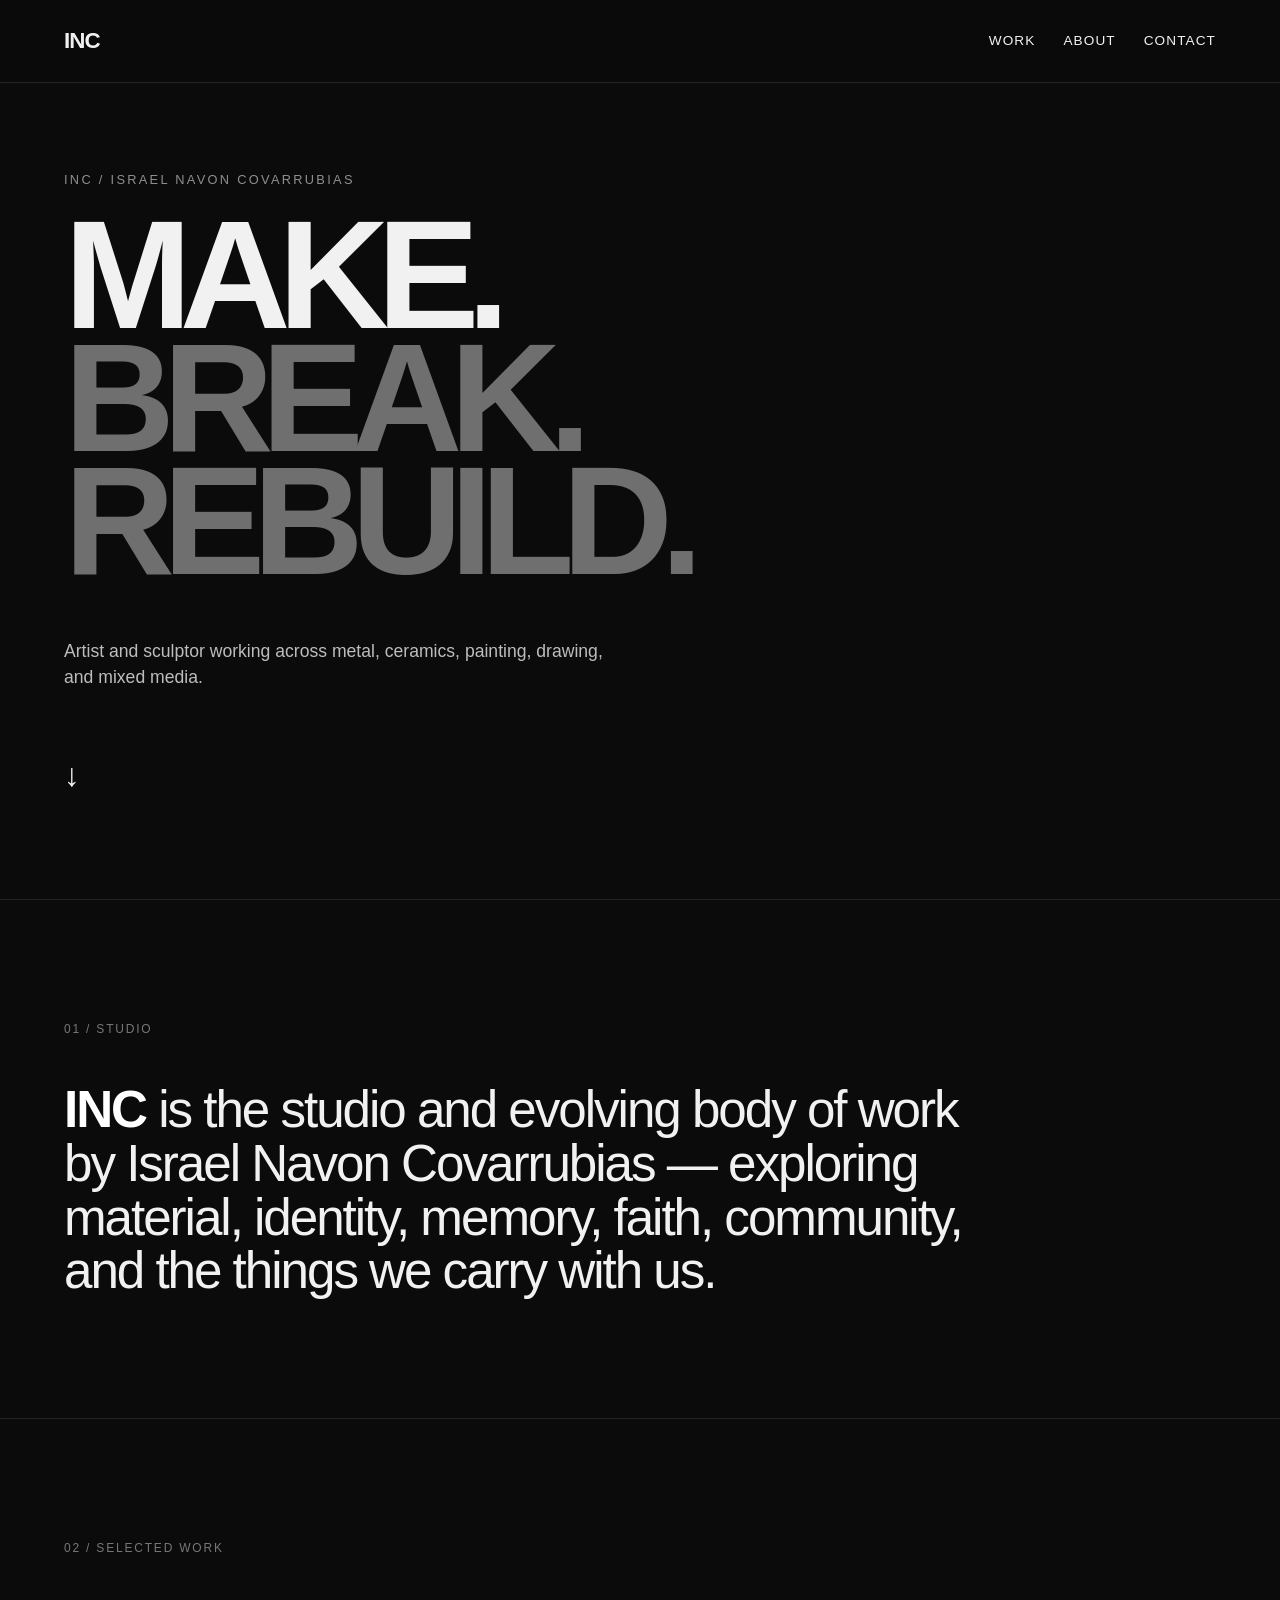
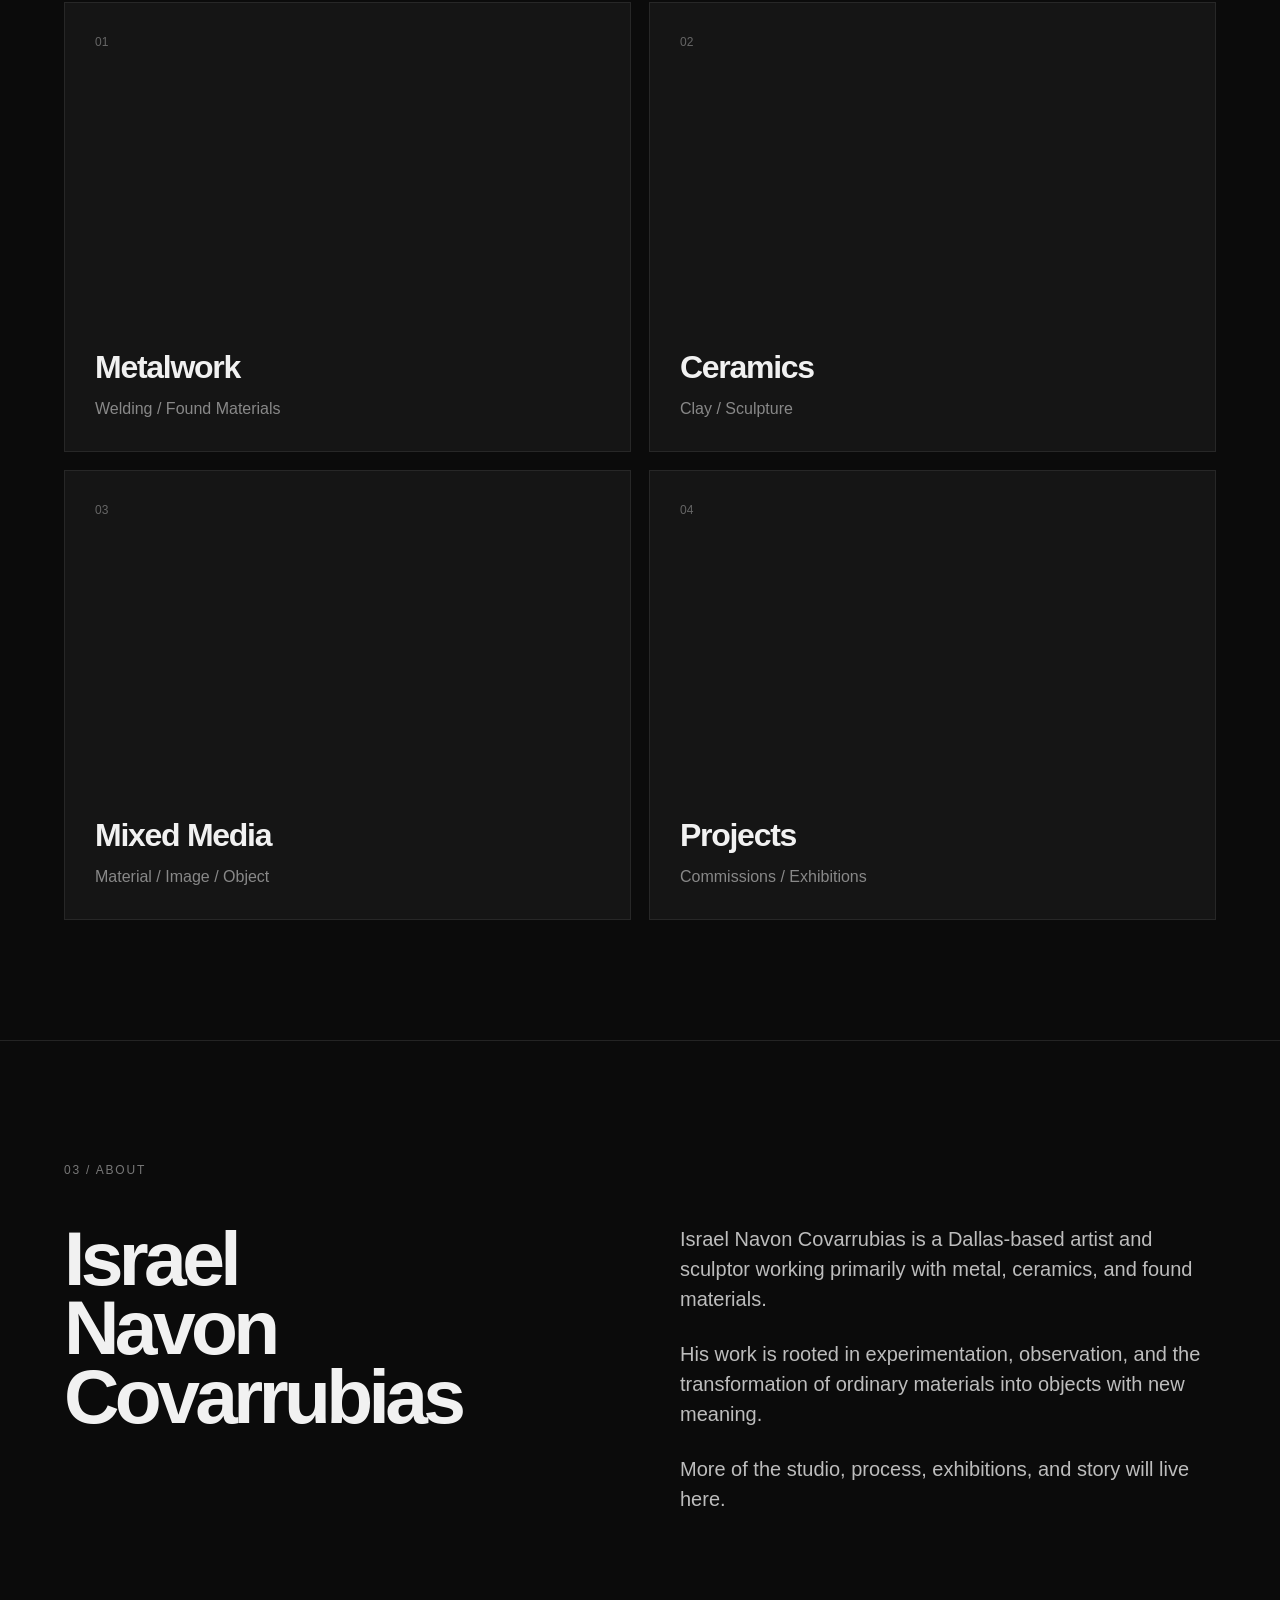
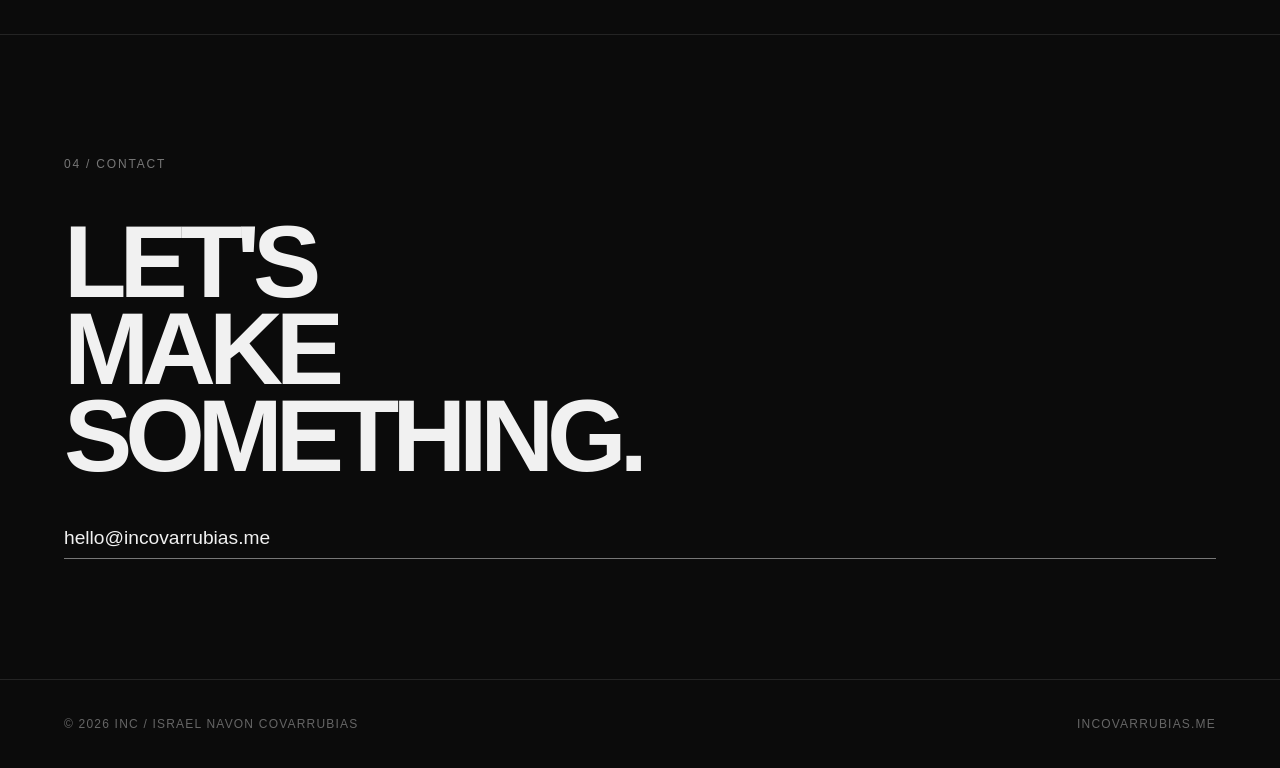
==== index.html @ a08439a7 "Add initial HTML structure for artist portfolio This file contains the complete HTML structure for t" ====
<!DOCTYPE html>
<html lang="en">
<head>
    <meta charset="UTF-8">
    <meta name="viewport" content="width=device-width, initial-scale=1.0">

    <title>INC — Israel Navon Covarrubias</title>

    <meta name="description" content="INC — the official studio of artist Israel Navon Covarrubias. Sculpture, metalwork, ceramics, painting, and mixed media.">

    <style>
        * {
            box-sizing: border-box;
            margin: 0;
            padding: 0;
        }

        html {
            scroll-behavior: smooth;
        }

        body {
            background: #0b0b0b;
            color: #f1f1f1;
            font-family: Arial, Helvetica, sans-serif;
            line-height: 1.5;
        }

        a {
            color: inherit;
            text-decoration: none;
        }

        /* NAVIGATION */

        nav {
            position: fixed;
            top: 0;
            width: 100%;
            z-index: 100;
            padding: 24px 5vw;
            display: flex;
            justify-content: space-between;
            align-items: center;
            background: rgba(11, 11, 11, 0.88);
            backdrop-filter: blur(12px);
            border-bottom: 1px solid #242424;
        }

        .logo {
            font-size: 1.4rem;
            font-weight: 800;
            letter-spacing: -0.04em;
        }

        .nav-links {
            display: flex;
            gap: 28px;
            list-style: none;
            font-size: 0.85rem;
            text-transform: uppercase;
            letter-spacing: 0.08em;
        }

        .nav-links a:hover {
            opacity: 0.55;
        }

        /* HERO */

        .hero {
            min-height: 100vh;
            padding: 150px 5vw 80px;
            display: flex;
            flex-direction: column;
            justify-content: center;
            border-bottom: 1px solid #242424;
        }

        .eyebrow {
            color: #8f8f8f;
            font-size: 0.8rem;
            text-transform: uppercase;
            letter-spacing: 0.18em;
            margin-bottom: 25px;
        }

        .hero h1 {
            font-size: clamp(4rem, 12vw, 11rem);
            line-height: 0.8;
            letter-spacing: -0.08em;
            font-weight: 800;
            max-width: 1100px;
        }

        .hero h1 span {
            display: block;
            color: #6f6f6f;
        }

        .hero-description {
            max-width: 560px;
            margin-top: 55px;
            font-size: 1.1rem;
            color: #bdbdbd;
        }

        .hero-arrow {
            margin-top: 60px;
            font-size: 2rem;
        }

        /* SECTIONS */

        section {
            padding: 120px 5vw;
            border-bottom: 1px solid #242424;
        }

        .section-label {
            color: #777;
            text-transform: uppercase;
            letter-spacing: 0.15em;
            font-size: 0.75rem;
            margin-bottom: 45px;
        }

        .intro {
            max-width: 950px;
            font-size: clamp(2rem, 4vw, 4rem);
            line-height: 1.05;
            letter-spacing: -0.04em;
        }

        .intro strong {
            color: #fff;
        }

        /* WORK */

        .work-grid {
            display: grid;
            grid-template-columns: repeat(2, 1fr);
            gap: 18px;
        }

        .work-card {
            min-height: 450px;
            background: #151515;
            border: 1px solid #272727;
            padding: 30px;
            display: flex;
            flex-direction: column;
            justify-content: flex-end;
            transition: transform 0.3s ease, background 0.3s ease;
        }

        .work-card:hover {
            transform: translateY(-6px);
            background: #1b1b1b;
        }

        .work-number {
            color: #666;
            font-size: 0.75rem;
            margin-bottom: auto;
        }

        .work-card h3 {
            font-size: 2rem;
            letter-spacing: -0.04em;
        }

        .work-card p {
            color: #888;
            margin-top: 6px;
        }

        /* ABOUT */

        .about-grid {
            display: grid;
            grid-template-columns: 1fr 1fr;
            gap: 80px;
        }

        .about-text {
            font-size: 1.25rem;
            color: #bdbdbd;
        }

        .about-text p + p {
            margin-top: 25px;
        }

        .about-title {
            font-size: clamp(3rem, 6vw, 6rem);
            line-height: 0.9;
            letter-spacing: -0.06em;
        }

        /* CONTACT */

        .contact {
            min-height: 70vh;
            display: flex;
            flex-direction: column;
            justify-content: center;
        }

        .contact h2 {
            font-size: clamp(3rem, 8vw, 8rem);
            line-height: 0.85;
            letter-spacing: -0.07em;
        }

        .contact-email {
            display: inline-block;
            margin-top: 45px;
            font-size: 1.2rem;
            border-bottom: 1px solid #777;
            padding-bottom: 5px;
        }

        /* FOOTER */

        footer {
            padding: 35px 5vw;
            display: flex;
            justify-content: space-between;
            color: #666;
            font-size: 0.75rem;
            text-transform: uppercase;
            letter-spacing: 0.1em;
        }

        /* MOBILE */

        @media (max-width: 700px) {

            nav {
                padding: 20px;
            }

            .nav-links {
                gap: 12px;
                font-size: 0.65rem;
            }

            .hero,
            section {
                padding-left: 20px;
                padding-right: 20px;
            }

            .work-grid,
            .about-grid {
                grid-template-columns: 1fr;
            }

            .work-card {
                min-height: 350px;
            }

            footer {
                padding: 25px 20px;
                flex-direction: column;
                gap: 10px;
            }
        }
    </style>
</head>

<body>

    <nav>
        <a href="#" class="logo">INC</a>

        <ul class="nav-links">
            <li><a href="#work">Work</a></li>
            <li><a href="#about">About</a></li>
            <li><a href="#contact">Contact</a></li>
        </ul>
    </nav>


    <main>

        <section class="hero">

            <div class="eyebrow">
                INC / Israel Navon Covarrubias
            </div>

            <h1>
                MAKE.
                <span>BREAK.</span>
                <span>REBUILD.</span>
            </h1>

            <p class="hero-description">
                Artist and sculptor working across metal, ceramics,
                painting, drawing, and mixed media.
            </p>

            <div class="hero-arrow">
                ↓
            </div>

        </section>


        <section>

            <div class="section-label">
                01 / Studio
            </div>

            <p class="intro">
                <strong>INC</strong> is the studio and evolving body of
                work by Israel Navon Covarrubias — exploring material,
                identity, memory, faith, community, and the things we
                carry with us.
            </p>

        </section>


        <section id="work">

            <div class="section-label">
                02 / Selected Work
            </div>

            <div class="work-grid">

                <a href="#" class="work-card">
                    <div class="work-number">01</div>
                    <div>
                        <h3>Metalwork</h3>
                        <p>Welding / Found Materials</p>
                    </div>
                </a>

                <a href="#" class="work-card">
                    <div class="work-number">02</div>
                    <div>
                        <h3>Ceramics</h3>
                        <p>Clay / Sculpture</p>
                    </div>
                </a>

                <a href="#" class="work-card">
                    <div class="work-number">03</div>
                    <div>
                        <h3>Mixed Media</h3>
                        <p>Material / Image / Object</p>
                    </div>
                </a>

                <a href="#" class="work-card">
                    <div class="work-number">04</div>
                    <div>
                        <h3>Projects</h3>
                        <p>Commissions / Exhibitions</p>
                    </div>
                </a>

            </div>

        </section>


        <section id="about">

            <div class="section-label">
                03 / About
            </div>

            <div class="about-grid">

                <h2 class="about-title">
                    Israel<br>
                    Navon<br>
                    Covarrubias
                </h2>

                <div class="about-text">

                    <p>
                        Israel Navon Covarrubias is a Dallas-based
                        artist and sculptor working primarily with
                        metal, ceramics, and found materials.
                    </p>

                    <p>
                        His work is rooted in experimentation,
                        observation, and the transformation of
                        ordinary materials into objects with new
                        meaning.
                    </p>

                    <p>
                        More of the studio, process, exhibitions,
                        and story will live here.
                    </p>

                </div>

            </div>

        </section>


        <section id="contact" class="contact">

            <div class="section-label">
                04 / Contact
            </div>

            <h2>
                LET'S<br>
                MAKE<br>
                SOMETHING.
            </h2>

            <a class="contact-email" href="mailto:hello@incovarrubias.me">
                hello@incovarrubias.me
            </a>

        </section>

    </main>


    <footer>
        <span>© 2026 INC / Israel Navon Covarrubias</span>
        <span>incovarrubias.me</span>
    </footer>

</body>
</html>
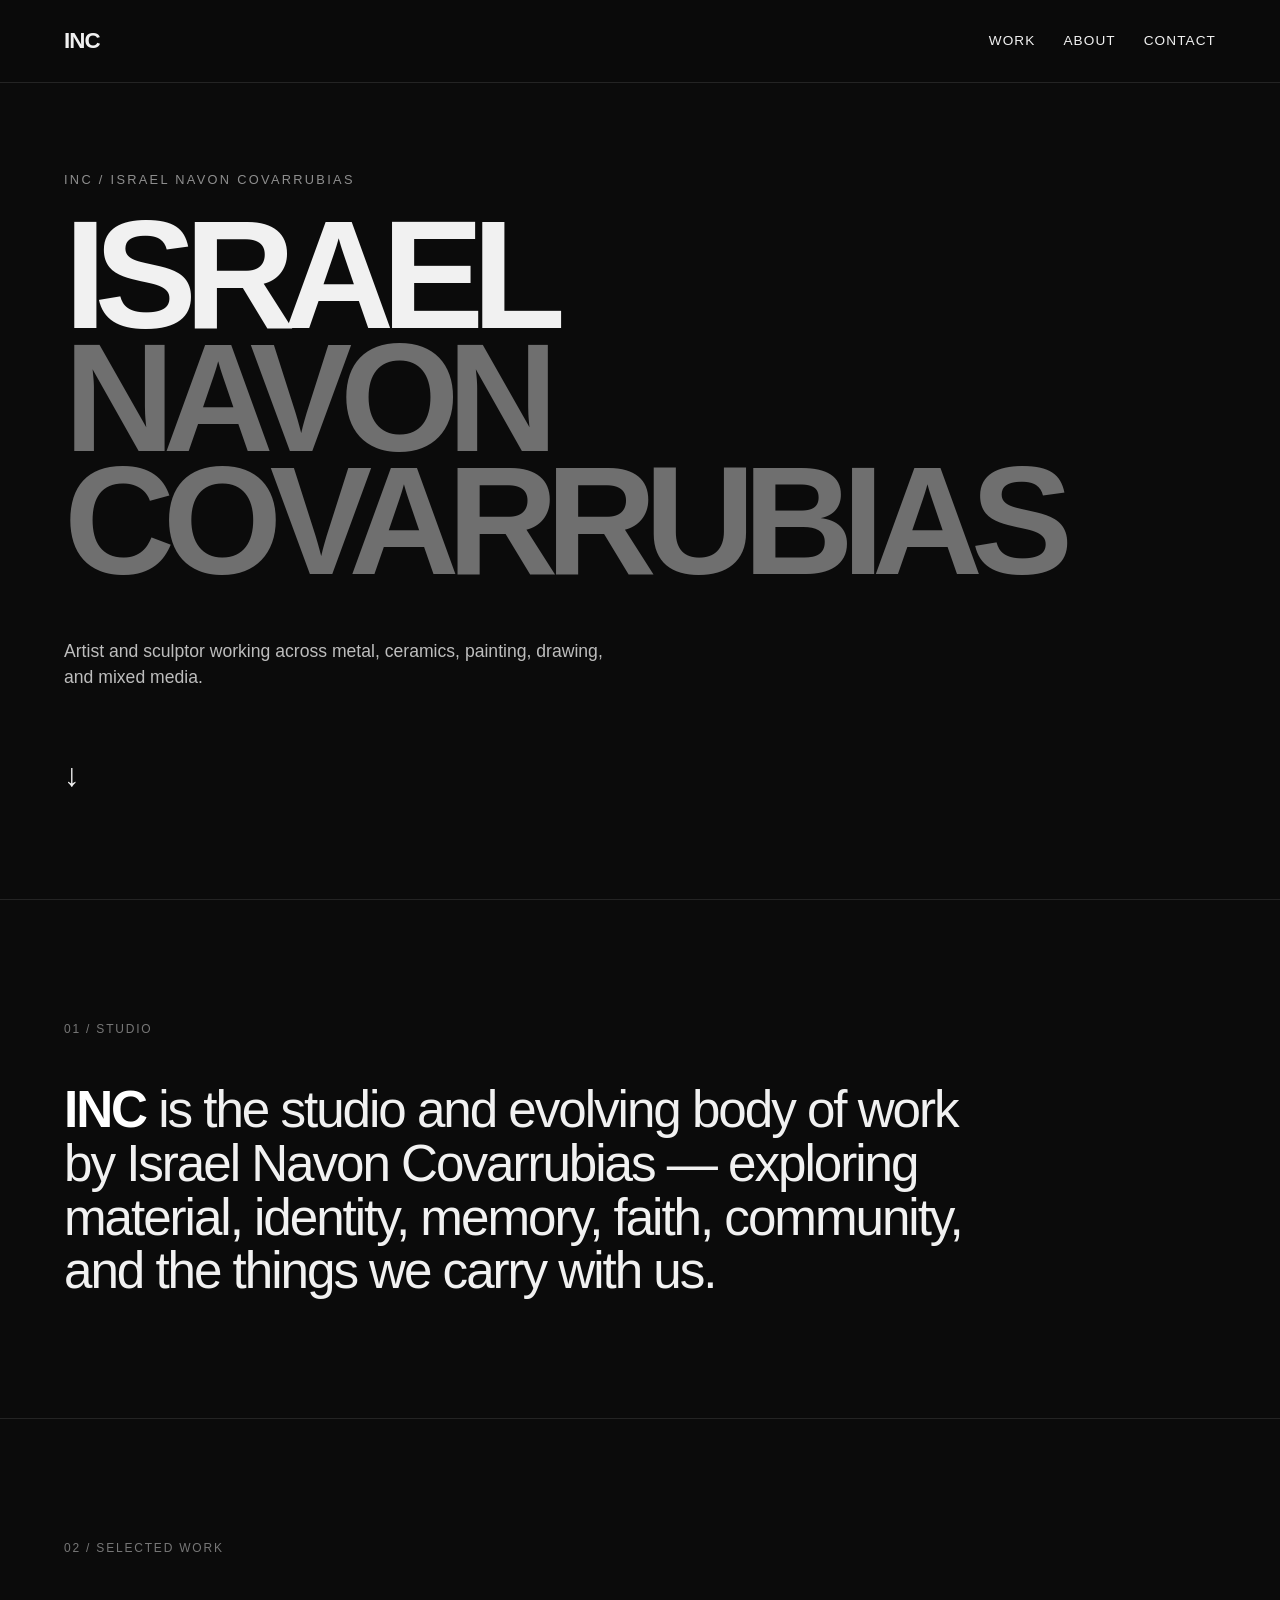
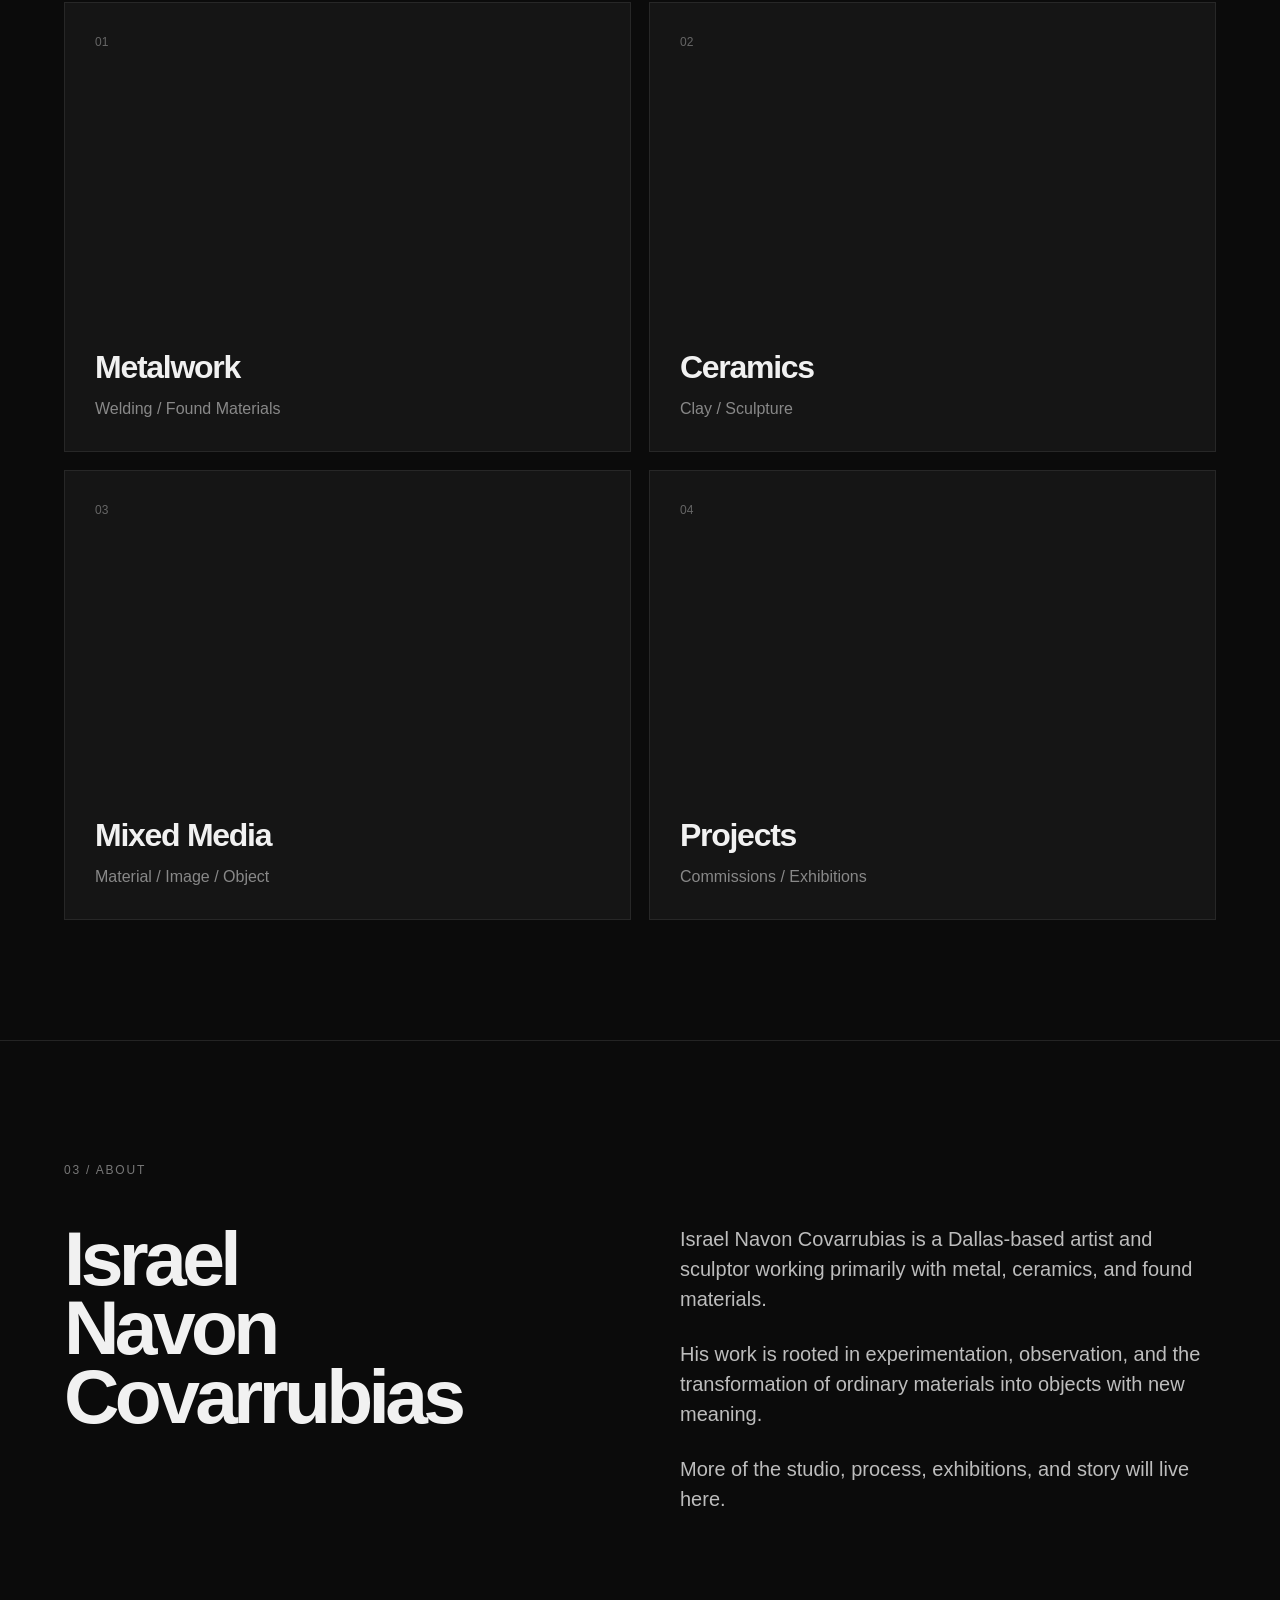
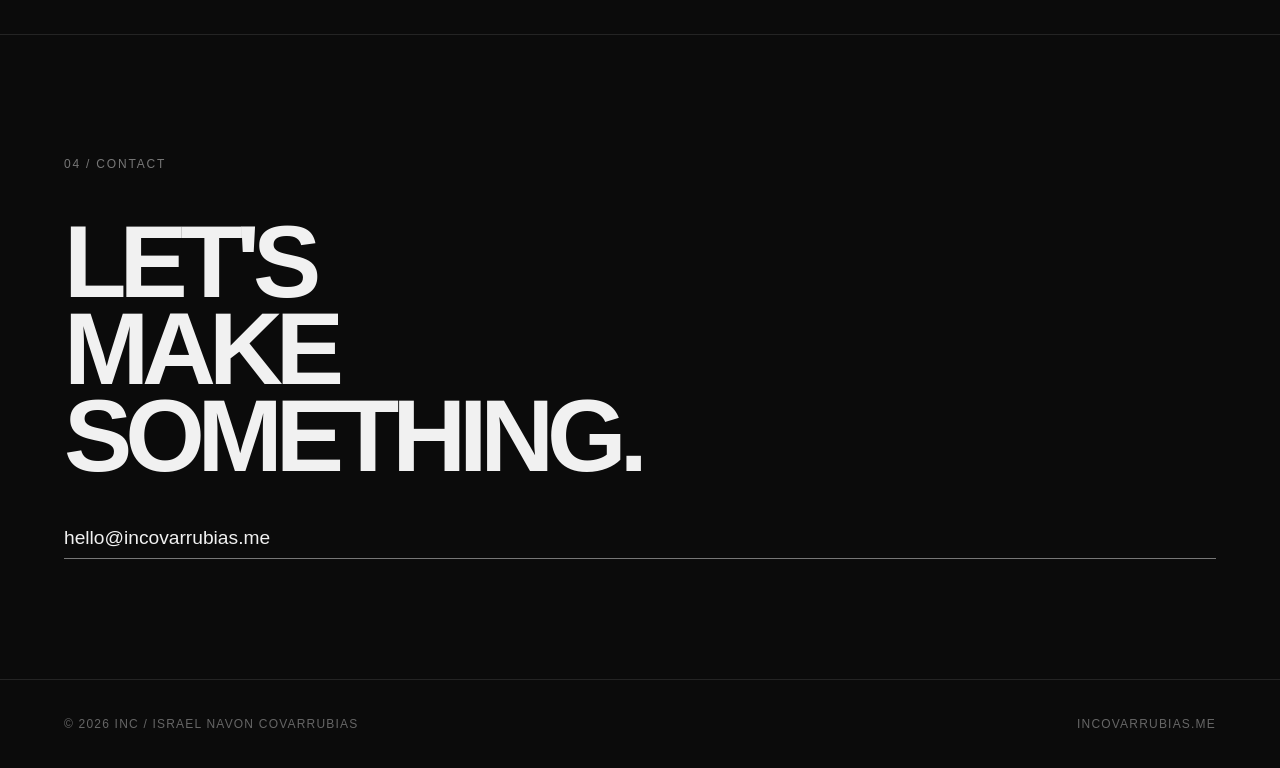
==== commit c2bea522: "Update header to reflect new name format" ====
--- a/index.html
+++ b/index.html
@@ -292,12 +292,11 @@
                 INC / Israel Navon Covarrubias
             </div>
 
-            <h1>
-                MAKE.
-                <span>BREAK.</span>
-                <span>REBUILD.</span>
-            </h1>
-
+           <h1>
+    ISRAEL
+    <span>NAVON</span>
+  <span>COVARRUBIAS</span>
+</h1>
             <p class="hero-description">
                 Artist and sculptor working across metal, ceramics,
                 painting, drawing, and mixed media.
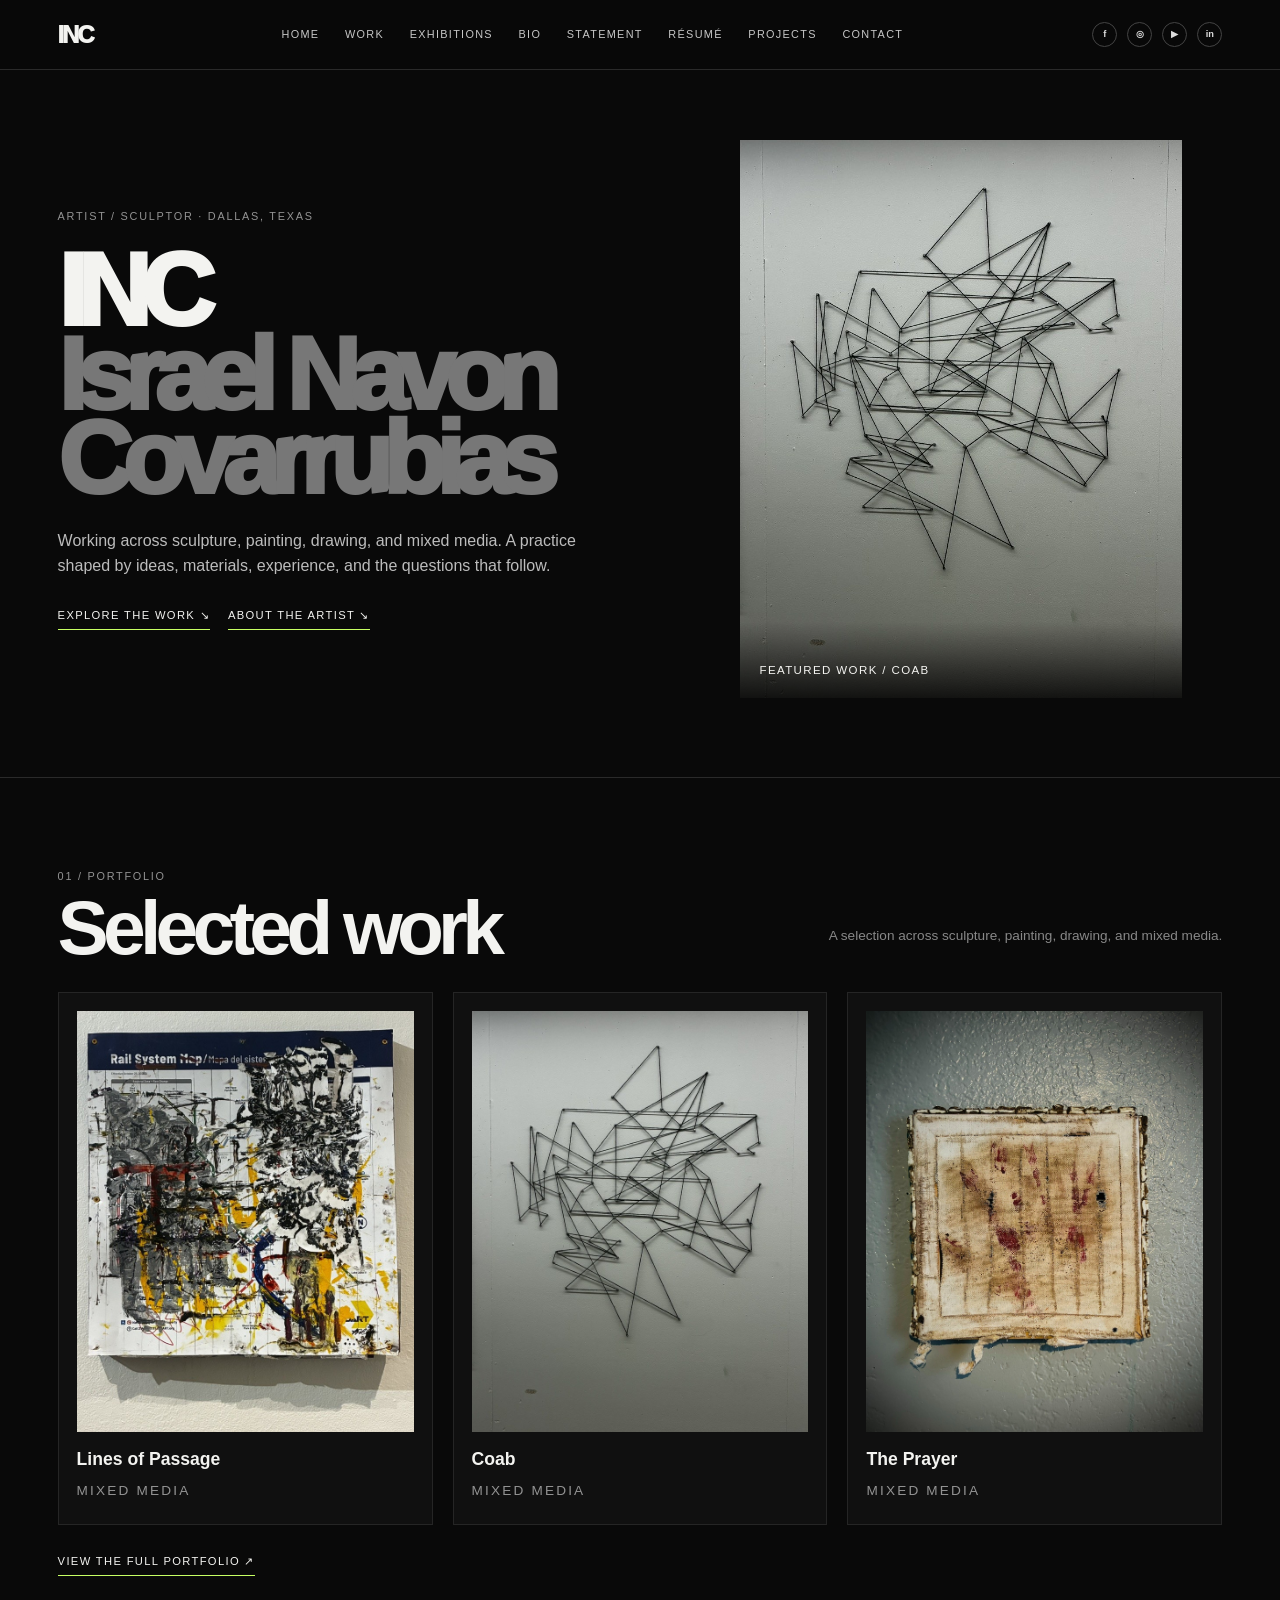
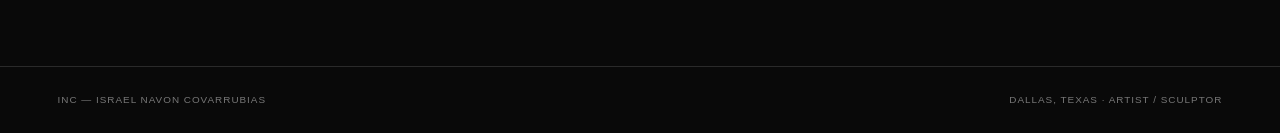
==== commit 3b7913b9: "Publish INC portfolio website" ====
--- a/index.html
+++ b/index.html
@@ -1,441 +1,12 @@
-<!DOCTYPE html>
-<html lang="en">
-<head>
-    <meta charset="UTF-8">
-    <meta name="viewport" content="width=device-width, initial-scale=1.0">
-
-    <title>INC — Israel Navon Covarrubias</title>
-
-    <meta name="description" content="INC — the official studio of artist Israel Navon Covarrubias. Sculpture, metalwork, ceramics, painting, and mixed media.">
-
-    <style>
-        * {
-            box-sizing: border-box;
-            margin: 0;
-            padding: 0;
-        }
-
-        html {
-            scroll-behavior: smooth;
-        }
-
-        body {
-            background: #0b0b0b;
-            color: #f1f1f1;
-            font-family: Arial, Helvetica, sans-serif;
-            line-height: 1.5;
-        }
-
-        a {
-            color: inherit;
-            text-decoration: none;
-        }
-
-        /* NAVIGATION */
-
-        nav {
-            position: fixed;
-            top: 0;
-            width: 100%;
-            z-index: 100;
-            padding: 24px 5vw;
-            display: flex;
-            justify-content: space-between;
-            align-items: center;
-            background: rgba(11, 11, 11, 0.88);
-            backdrop-filter: blur(12px);
-            border-bottom: 1px solid #242424;
-        }
-
-        .logo {
-            font-size: 1.4rem;
-            font-weight: 800;
-            letter-spacing: -0.04em;
-        }
-
-        .nav-links {
-            display: flex;
-            gap: 28px;
-            list-style: none;
-            font-size: 0.85rem;
-            text-transform: uppercase;
-            letter-spacing: 0.08em;
-        }
-
-        .nav-links a:hover {
-            opacity: 0.55;
-        }
-
-        /* HERO */
-
-        .hero {
-            min-height: 100vh;
-            padding: 150px 5vw 80px;
-            display: flex;
-            flex-direction: column;
-            justify-content: center;
-            border-bottom: 1px solid #242424;
-        }
-
-        .eyebrow {
-            color: #8f8f8f;
-            font-size: 0.8rem;
-            text-transform: uppercase;
-            letter-spacing: 0.18em;
-            margin-bottom: 25px;
-        }
-
-        .hero h1 {
-            font-size: clamp(4rem, 12vw, 11rem);
-            line-height: 0.8;
-            letter-spacing: -0.08em;
-            font-weight: 800;
-            max-width: 1100px;
-        }
-
-        .hero h1 span {
-            display: block;
-            color: #6f6f6f;
-        }
-
-        .hero-description {
-            max-width: 560px;
-            margin-top: 55px;
-            font-size: 1.1rem;
-            color: #bdbdbd;
-        }
-
-        .hero-arrow {
-            margin-top: 60px;
-            font-size: 2rem;
-        }
-
-        /* SECTIONS */
-
-        section {
-            padding: 120px 5vw;
-            border-bottom: 1px solid #242424;
-        }
-
-        .section-label {
-            color: #777;
-            text-transform: uppercase;
-            letter-spacing: 0.15em;
-            font-size: 0.75rem;
-            margin-bottom: 45px;
-        }
-
-        .intro {
-            max-width: 950px;
-            font-size: clamp(2rem, 4vw, 4rem);
-            line-height: 1.05;
-            letter-spacing: -0.04em;
-        }
-
-        .intro strong {
-            color: #fff;
-        }
-
-        /* WORK */
-
-        .work-grid {
-            display: grid;
-            grid-template-columns: repeat(2, 1fr);
-            gap: 18px;
-        }
-
-        .work-card {
-            min-height: 450px;
-            background: #151515;
-            border: 1px solid #272727;
-            padding: 30px;
-            display: flex;
-            flex-direction: column;
-            justify-content: flex-end;
-            transition: transform 0.3s ease, background 0.3s ease;
-        }
-
-        .work-card:hover {
-            transform: translateY(-6px);
-            background: #1b1b1b;
-        }
-
-        .work-number {
-            color: #666;
-            font-size: 0.75rem;
-            margin-bottom: auto;
-        }
-
-        .work-card h3 {
-            font-size: 2rem;
-            letter-spacing: -0.04em;
-        }
-
-        .work-card p {
-            color: #888;
-            margin-top: 6px;
-        }
-
-        /* ABOUT */
-
-        .about-grid {
-            display: grid;
-            grid-template-columns: 1fr 1fr;
-            gap: 80px;
-        }
-
-        .about-text {
-            font-size: 1.25rem;
-            color: #bdbdbd;
-        }
-
-        .about-text p + p {
-            margin-top: 25px;
-        }
-
-        .about-title {
-            font-size: clamp(3rem, 6vw, 6rem);
-            line-height: 0.9;
-            letter-spacing: -0.06em;
-        }
-
-        /* CONTACT */
-
-        .contact {
-            min-height: 70vh;
-            display: flex;
-            flex-direction: column;
-            justify-content: center;
-        }
-
-        .contact h2 {
-            font-size: clamp(3rem, 8vw, 8rem);
-            line-height: 0.85;
-            letter-spacing: -0.07em;
-        }
-
-        .contact-email {
-            display: inline-block;
-            margin-top: 45px;
-            font-size: 1.2rem;
-            border-bottom: 1px solid #777;
-            padding-bottom: 5px;
-        }
-
-        /* FOOTER */
-
-        footer {
-            padding: 35px 5vw;
-            display: flex;
-            justify-content: space-between;
-            color: #666;
-            font-size: 0.75rem;
-            text-transform: uppercase;
-            letter-spacing: 0.1em;
-        }
-
-        /* MOBILE */
-
-        @media (max-width: 700px) {
-
-            nav {
-                padding: 20px;
-            }
-
-            .nav-links {
-                gap: 12px;
-                font-size: 0.65rem;
-            }
-
-            .hero,
-            section {
-                padding-left: 20px;
-                padding-right: 20px;
-            }
-
-            .work-grid,
-            .about-grid {
-                grid-template-columns: 1fr;
-            }
-
-            .work-card {
-                min-height: 350px;
-            }
-
-            footer {
-                padding: 25px 20px;
-                flex-direction: column;
-                gap: 10px;
-            }
-        }
-    </style>
-</head>
-
-<body>
-
-    <nav>
-        <a href="#" class="logo">INC</a>
-
-        <ul class="nav-links">
-            <li><a href="#work">Work</a></li>
-            <li><a href="#about">About</a></li>
-            <li><a href="#contact">Contact</a></li>
-        </ul>
-    </nav>
-
-
-    <main>
-
-        <section class="hero">
-
-            <div class="eyebrow">
-                INC / Israel Navon Covarrubias
-            </div>
-
-           <h1>
-    ISRAEL
-    <span>NAVON</span>
-  <span>COVARRUBIAS</span>
-</h1>
-            <p class="hero-description">
-                Artist and sculptor working across metal, ceramics,
-                painting, drawing, and mixed media.
-            </p>
-
-            <div class="hero-arrow">
-                ↓
-            </div>
-
-        </section>
-
-
-        <section>
-
-            <div class="section-label">
-                01 / Studio
-            </div>
-
-            <p class="intro">
-                <strong>INC</strong> is the studio and evolving body of
-                work by Israel Navon Covarrubias — exploring material,
-                identity, memory, faith, community, and the things we
-                carry with us.
-            </p>
-
-        </section>
-
-
-        <section id="work">
-
-            <div class="section-label">
-                02 / Selected Work
-            </div>
-
-            <div class="work-grid">
-
-                <a href="#" class="work-card">
-                    <div class="work-number">01</div>
-                    <div>
-                        <h3>Metalwork</h3>
-                        <p>Welding / Found Materials</p>
-                    </div>
-                </a>
-
-                <a href="#" class="work-card">
-                    <div class="work-number">02</div>
-                    <div>
-                        <h3>Ceramics</h3>
-                        <p>Clay / Sculpture</p>
-                    </div>
-                </a>
-
-                <a href="#" class="work-card">
-                    <div class="work-number">03</div>
-                    <div>
-                        <h3>Mixed Media</h3>
-                        <p>Material / Image / Object</p>
-                    </div>
-                </a>
-
-                <a href="#" class="work-card">
-                    <div class="work-number">04</div>
-                    <div>
-                        <h3>Projects</h3>
-                        <p>Commissions / Exhibitions</p>
-                    </div>
-                </a>
-
-            </div>
-
-        </section>
-
-
-        <section id="about">
-
-            <div class="section-label">
-                03 / About
-            </div>
-
-            <div class="about-grid">
-
-                <h2 class="about-title">
-                    Israel<br>
-                    Navon<br>
-                    Covarrubias
-                </h2>
-
-                <div class="about-text">
-
-                    <p>
-                        Israel Navon Covarrubias is a Dallas-based
-                        artist and sculptor working primarily with
-                        metal, ceramics, and found materials.
-                    </p>
-
-                    <p>
-                        His work is rooted in experimentation,
-                        observation, and the transformation of
-                        ordinary materials into objects with new
-                        meaning.
-                    </p>
-
-                    <p>
-                        More of the studio, process, exhibitions,
-                        and story will live here.
-                    </p>
-
-                </div>
-
-            </div>
-
-        </section>
-
-
-        <section id="contact" class="contact">
-
-            <div class="section-label">
-                04 / Contact
-            </div>
-
-            <h2>
-                LET'S<br>
-                MAKE<br>
-                SOMETHING.
-            </h2>
-
-            <a class="contact-email" href="mailto:hello@incovarrubias.me">
-                hello@incovarrubias.me
-            </a>
-
-        </section>
-
-    </main>
-
-
-    <footer>
-        <span>© 2026 INC / Israel Navon Covarrubias</span>
-        <span>incovarrubias.me</span>
-    </footer>
-
-</body>
-</html>
+<!doctype html><html lang="en"><head><meta charset="utf-8"><meta name="viewport" content="width=device-width,initial-scale=1"><title>Home — INC</title><meta name="description" content="Official portfolio of Dallas-based artist Israel Navon Covarrubias."><meta name="theme-color" content="#090909"><link rel="stylesheet" href="styles.css"></head><body><nav><a class="logo" href="index.html" aria-label="INC home">INC</a><ul class="nav">
+<li><a href="index.html">Home</a></li><li><a href="work.html">Work</a></li><li><a href="exhibitions.html">Exhibitions</a></li><li><a href="artist-bio.html">Bio</a></li><li><a href="artist-statement.html">Statement</a></li><li><a href="resume.html">Résumé</a></li><li><a href="projects.html">Projects</a></li><li><a href="contact.html">Contact</a></li></ul><div class="socials" aria-label="Social links">
+<a href="https://www.facebook.com/share/1EYhy8aW3t/?mibextid=wwXIfr" aria-label="Facebook" title="Facebook" target="_blank" rel="noopener">f</a>
+<a href="https://www.instagram.com/1nccy07/" aria-label="Instagram" title="Instagram" target="_blank" rel="noopener">◎</a>
+<a href="https://youtube.com/@inc-yaw" aria-label="YouTube" title="YouTube" target="_blank" rel="noopener">▶</a>
+<a href="https://www.linkedin.com/in/israel-covarrubias-417422427/" aria-label="LinkedIn" title="LinkedIn" target="_blank" rel="noopener">in</a></div></nav><main><header class="hero" id="home"><div><div class="eyebrow">Artist / Sculptor · Dallas, Texas</div><h1>INC<span>Israel Navon</span><span>Covarrubias</span></h1><p class="hero-copy">Working across sculpture, painting, drawing, and mixed media. A practice shaped by ideas, materials, experience, and the questions that follow.</p><div class="hero-actions"><a class="text-link" href="work.html">Explore the work ↘</a><a class="text-link" href="artist-bio.html">About the artist ↘</a></div></div><figure class="hero-art"><img src="images/coab-001.jpg" alt="Coab, artwork by Israel Navon Covarrubias"><figcaption>Featured work / Coab</figcaption></figure></header>
+<section><div class="section-top"><div><div class="label">01 / Portfolio</div><h2>Selected work</h2></div><p class="section-note">A selection across sculpture, painting, drawing, and mixed media.</p></div><div class="page-grid">
+<a class="page-card" href="work.html"><img src="images/lines-of-passage-101.jpg" alt="Lines of Passage"><h3>Lines of Passage</h3><p class="meta">Mixed Media</p></a>
+<a class="page-card" href="work.html"><img src="images/coab-001.jpg" alt="Coab"><h3>Coab</h3><p class="meta">Mixed Media</p></a>
+<a class="page-card" href="work.html"><img src="images/the-prayer-001.jpg" alt="The Prayer"><h3>The Prayer</h3><p class="meta">Mixed Media</p></a>
+</div><div class="hero-actions"><a class="text-link" href="work.html">View the full portfolio ↗</a></div></section>
+</main><footer><span>INC — Israel Navon Covarrubias</span><span>Dallas, Texas · Artist / Sculptor</span></footer></body></html>
--- a/styles.css
+++ b/styles.css
@@ -0,0 +1,52 @@
+
+:root{--bg:#090909;--panel:#111;--line:#2a2a2a;--muted:#939393;--text:#f3f3f0;--accent:#c6ff63}
+*{box-sizing:border-box}html{scroll-behavior:smooth;scroll-padding-top:82px}body{margin:0;background:var(--bg);color:var(--text);font-family:Arial,Helvetica,sans-serif;line-height:1.55}a{color:inherit;text-decoration:none}button{font:inherit}
+nav{position:sticky;top:0;z-index:20;display:flex;justify-content:space-between;align-items:center;gap:24px;padding:16px 4.5vw;background:rgba(9,9,9,.94);backdrop-filter:blur(14px);border-bottom:1px solid var(--line)}
+.logo{font-size:1.5rem;font-weight:950;letter-spacing:-.09em;white-space:nowrap}.nav{display:flex;gap:clamp(10px,2vw,27px);list-style:none;margin:0;padding:0;font-size:.68rem;text-transform:uppercase;letter-spacing:.12em}.nav a{color:#c6c6c6}.nav a:hover,.nav a:focus{color:var(--accent)}
+.socials{display:flex;gap:10px;align-items:center}.socials a{width:25px;height:25px;display:grid;place-items:center;border:1px solid #444;border-radius:50%;font-size:.58rem;font-weight:bold;color:#ddd}.socials a:hover{border-color:var(--accent);color:var(--accent)}
+.hero{min-height:78vh;padding:6vh 4.5vw 7vh;display:grid;grid-template-columns:1.05fr .95fr;gap:5vw;align-items:center;border-bottom:1px solid var(--line)}.eyebrow,.label,.meta,.micro{font-size:.68rem;text-transform:uppercase;letter-spacing:.16em;color:var(--muted)}.eyebrow{margin-bottom:24px}.hero h1{font-size:clamp(3.5rem,8vw,8.7rem);line-height:.82;letter-spacing:-.095em;margin:0;font-weight:950}.hero h1 span{display:block;color:#777}.hero-copy{max-width:560px;color:#bcbcbc;font-size:1rem;margin-top:28px}.hero-actions{display:flex;gap:18px;align-items:center;margin-top:28px;font-size:.7rem;text-transform:uppercase;letter-spacing:.12em}.text-link{border-bottom:1px solid var(--accent);padding-bottom:5px}.text-link:hover{color:var(--accent)}.hero-art{position:relative;min-height:390px;height:62vh;max-height:720px;background:#151515;overflow:hidden}.hero-art img{width:100%;height:100%;object-fit:cover;display:block}.hero-art figcaption{position:absolute;bottom:0;left:0;right:0;padding:40px 20px 18px;background:linear-gradient(transparent,#000c);font-size:.72rem;text-transform:uppercase;letter-spacing:.12em}
+section{padding:90px 4.5vw;border-bottom:1px solid var(--line)}.section-top{display:flex;justify-content:space-between;align-items:end;gap:28px;margin-bottom:32px}.section-top h2{font-size:clamp(2.8rem,6vw,6rem);line-height:.84;letter-spacing:-.075em;margin:10px 0 0}.section-note{max-width:400px;color:#888;font-size:.85rem}.filters{display:flex;flex-wrap:wrap;gap:8px;margin:24px 0 30px}.filter{border:1px solid #383838;background:none;color:#aaa;padding:9px 12px;font-size:.65rem;text-transform:uppercase;letter-spacing:.1em;cursor:pointer}.filter.active,.filter:hover{background:var(--accent);border-color:var(--accent);color:#111}
+.works{display:grid;grid-template-columns:repeat(3,minmax(0,1fr));gap:26px 18px}.work{border:0;padding:0;background:transparent;color:inherit;text-align:left;cursor:pointer;min-width:0}.cover{background:#151515;aspect-ratio:4/5;overflow:hidden;position:relative}.cover img{width:100%;height:100%;object-fit:cover;display:block;transition:transform .4s,opacity .4s}.work:hover .cover img{transform:scale(1.025);opacity:.82}.count{position:absolute;right:10px;bottom:10px;background:#090909d9;color:white;padding:5px 8px;font-size:.6rem;letter-spacing:.08em}.work h3{font-size:1rem;font-weight:600;margin:12px 0 2px}.work .meta{font-size:.62rem}
+.exhibitions{display:grid;grid-template-columns:1fr 1fr;gap:24px}.exhibition{background:#111;border:1px solid #252525}.exhibition-media{aspect-ratio:4/3;background:#171717;overflow:hidden}.exhibition-media img{width:100%;height:100%;object-fit:cover;display:block}.exhibition-body{padding:22px}.exhibition-body h3{font-size:1.5rem;letter-spacing:-.04em;margin:8px 0}.exhibition-body p{color:#aaa;font-size:.86rem;margin:6px 0}.exhibition-links{display:flex;gap:14px;flex-wrap:wrap;margin-top:18px;font-size:.67rem;text-transform:uppercase;letter-spacing:.1em}.exhibition-links button{border:0;border-bottom:1px solid var(--accent);padding:0 0 4px;background:none;color:var(--text);cursor:pointer}
+.about-grid{display:grid;grid-template-columns:.85fr 1.15fr;gap:7vw;margin-top:40px;align-items:start}.portrait{width:100%;max-height:700px;object-fit:cover;display:block;filter:grayscale(100%)}.about-title{font-size:clamp(3rem,6vw,6rem);line-height:.86;letter-spacing:-.08em;margin:0}.about-text{max-width:680px;color:#bcbcbc;font-size:.97rem}.about-text p{white-space:pre-line}.statement{border-top:1px solid #333;margin-top:38px;padding-top:28px}.statement h3{color:var(--text);font-size:.68rem;text-transform:uppercase;letter-spacing:.16em}.statement p{margin:14px 0}
+.resume-grid{display:grid;grid-template-columns:1fr 1fr;gap:30px}.resume-grid h3{font-size:1.15rem;margin:0 0 12px}.resume-grid p,.resume-grid li{color:#aaa;font-size:.9rem}.resume-grid ul{padding-left:20px}
+.contact{min-height:48vh;display:flex;flex-direction:column;justify-content:center}.contact h2{font-size:clamp(3.5rem,9vw,9rem);line-height:.82;letter-spacing:-.09em;margin:24px 0}.email{margin-top:25px;border-bottom:1px solid var(--accent);padding-bottom:5px;width:max-content}
+footer{padding:25px 4.5vw;color:#777;display:flex;justify-content:space-between;gap:20px;text-transform:uppercase;letter-spacing:.1em;font-size:.62rem}
+.modal{display:none;position:fixed;inset:0;z-index:50;background:#050505f7;overflow:auto;padding:22px 4vw}.modal.open{display:block}.modal-top{display:flex;justify-content:space-between;align-items:start;gap:20px;position:sticky;top:0;background:#080808ed;padding:10px 0 18px;z-index:2}.modal h2{font-size:clamp(2rem,5vw,4rem);letter-spacing:-.06em;line-height:1;margin:0}.close{background:none;border:0;color:white;font-size:2rem;cursor:pointer}.modal-sub{color:#888;text-transform:uppercase;letter-spacing:.12em;font-size:.7rem;margin-top:8px}.views{display:grid;grid-template-columns:repeat(2,minmax(0,1fr));gap:16px}.views img{width:100%;max-height:78vh;object-fit:contain;background:#111;cursor:zoom-in}.view-label{color:#888;font-size:.7rem;padding-top:6px}.zoom{display:none;position:fixed;inset:0;z-index:70;background:#000f;align-items:center;justify-content:center;padding:25px}.zoom.open{display:flex}.zoom img{max-width:96vw;max-height:90vh;object-fit:contain}.zoom button{position:absolute;right:25px;top:10px;background:none;color:white;border:0;font-size:2rem;cursor:pointer}
+@media(max-width:900px){nav{flex-wrap:wrap}.hero{grid-template-columns:1fr;min-height:auto;padding-top:9vh}.hero-art{height:55vh;min-height:300px}.works{grid-template-columns:repeat(2,minmax(0,1fr))}.about-grid{grid-template-columns:1fr 1fr}.nav{order:3;width:100%;justify-content:space-between}.socials{margin-left:auto}}
+@media(max-width:600px){nav{padding:14px 5vw;gap:12px}.logo{font-size:1.35rem}.nav{gap:9px;font-size:.56rem;letter-spacing:.05em}.socials{gap:6px}.socials a{width:23px;height:23px}.hero{padding:8vh 5vw 6vh;gap:26px}.hero h1{font-size:clamp(3.5rem,16vw,6rem)}.hero-art{height:48vh;min-height:270px}.section-top{display:block}.section-note{margin-top:18px}.works{grid-template-columns:repeat(2,minmax(0,1fr));gap:20px 12px}.work h3{font-size:.88rem}section{padding:70px 5vw}.exhibitions{grid-template-columns:1fr}.about-grid{grid-template-columns:1fr;gap:28px}.portrait{max-height:560px;object-position:center 35%}.resume-grid{grid-template-columns:1fr}.views{grid-template-columns:1fr}footer{flex-direction:column}}
+
+/* Multi-page INC layout */
+.page-hero{padding:9vh 4.5vw 5vh;border-bottom:1px solid var(--line)}
+.page-hero h1{font-size:clamp(3rem,8vw,7rem);line-height:.88;letter-spacing:-.08em;margin:14px 0 20px}
+.page-hero p{color:#aaa;max-width:720px;font-size:1rem}
+.page-content{padding:60px 4.5vw 90px;min-height:50vh}
+.page-content h2{font-size:clamp(1.8rem,3.6vw,3.2rem);letter-spacing:-.055em;line-height:1;margin:0 0 18px}
+.page-content h3{font-size:1rem;letter-spacing:.08em;text-transform:uppercase;margin:28px 0 12px}
+.page-content p,.page-content li{color:#bcbcbc}
+.page-content a.inline-link{border-bottom:1px solid var(--accent)}
+.page-grid{display:grid;grid-template-columns:repeat(3,minmax(0,1fr));gap:20px}
+.page-card{border:1px solid #252525;background:#101010;padding:18px;min-width:0}
+.page-card img{width:100%;aspect-ratio:4/5;object-fit:cover;display:block;margin-bottom:14px;background:#161616}
+.page-card h3{margin:0 0 7px;letter-spacing:0;text-transform:none;font-size:1.1rem}
+.page-card p{font-size:.85rem;margin:5px 0}
+.filters{margin-top:0}
+.profile-grid{display:grid;grid-template-columns:repeat(4,minmax(0,1fr));gap:12px;margin-top:28px}
+.profile-grid img{width:100%;aspect-ratio:3/4;object-fit:cover;filter:grayscale(100%);background:#161616}
+.social-link{display:inline-flex;align-items:center;gap:9px;margin:8px 10px 8px 0;padding:10px 14px;border:1px solid #393939;border-radius:99px;font-size:.75rem;letter-spacing:.08em;text-transform:uppercase}
+.social-link:hover{border-color:var(--accent);color:var(--accent)}
+.resume-section{border-top:1px solid #333;padding:24px 0}
+.resume-entry{display:grid;grid-template-columns:1fr auto;gap:12px;margin:13px 0}
+.resume-entry strong{color:#eee;font-weight:600}
+.resume-entry .date{color:#888;font-size:.82rem;white-space:nowrap}
+.resume-entry p{margin:3px 0;font-size:.88rem}
+.work-page-grid{display:grid;grid-template-columns:repeat(3,minmax(0,1fr));gap:24px 18px}
+.work-page-grid .work{display:block}
+.work-page-grid .cover img{object-fit:cover}
+.exhibitions .exhibition-media img{object-fit:cover}
+.small-note{color:#777;font-size:.78rem}
+@media(max-width:900px){.page-grid,.work-page-grid{grid-template-columns:repeat(2,minmax(0,1fr))}.profile-grid{grid-template-columns:repeat(2,minmax(0,1fr))}}
+@media(max-width:600px){.page-hero{padding:7vh 5vw 4vh}.page-content{padding:48px 5vw 70px}.page-grid,.work-page-grid{grid-template-columns:repeat(2,minmax(0,1fr));gap:13px}.page-card{padding:10px}.resume-entry{grid-template-columns:1fr;gap:0}.resume-entry .date{white-space:normal}.profile-grid{grid-template-columns:repeat(2,minmax(0,1fr))}}
+
+/* Refinements from artist review */
+.exhibition-placeholder{aspect-ratio:4/3;background:#141414;border:1px dashed #393939;display:flex;flex-direction:column;align-items:center;justify-content:center;text-align:center;padding:24px;color:#d8d8d8;gap:8px}.exhibition-placeholder span{font-size:.8rem;text-transform:uppercase;letter-spacing:.14em}.exhibition-placeholder small{font-size:.75rem;color:#858585}.flyer-open{display:inline-block;border:0;border-bottom:1px solid var(--accent);background:transparent;color:var(--text);padding:0 0 4px;font:inherit;cursor:pointer}.flyer-open:hover{color:var(--accent)}.flyer-modal{display:none;position:fixed;inset:0;z-index:100;background:#000e;align-items:center;justify-content:center;padding:24px}.flyer-modal.open{display:flex}.flyer-modal-inner{background:#111;border:1px solid #343434;max-width:min(94vw,1000px);max-height:94vh;padding:16px;display:flex;flex-direction:column}.flyer-modal-head{display:flex;justify-content:space-between;align-items:center;gap:20px;padding-bottom:12px}.flyer-modal-head strong{font-size:.8rem;text-transform:uppercase;letter-spacing:.1em}.flyer-modal-head button{background:none;border:0;color:#fff;font-size:2rem;line-height:1;cursor:pointer}.flyer-modal img{max-width:100%;max-height:calc(94vh - 80px);object-fit:contain}.statement-page{max-width:900px;margin:0 auto;padding:20px 0}.statement-page .about-text{max-width:800px;font-size:1.05rem}.statement-page .statement{margin-top:45px}.page-content .inline-link{background:none;color:inherit;font:inherit;cursor:pointer}.exhibition .inline-link{font-size:.8rem}
